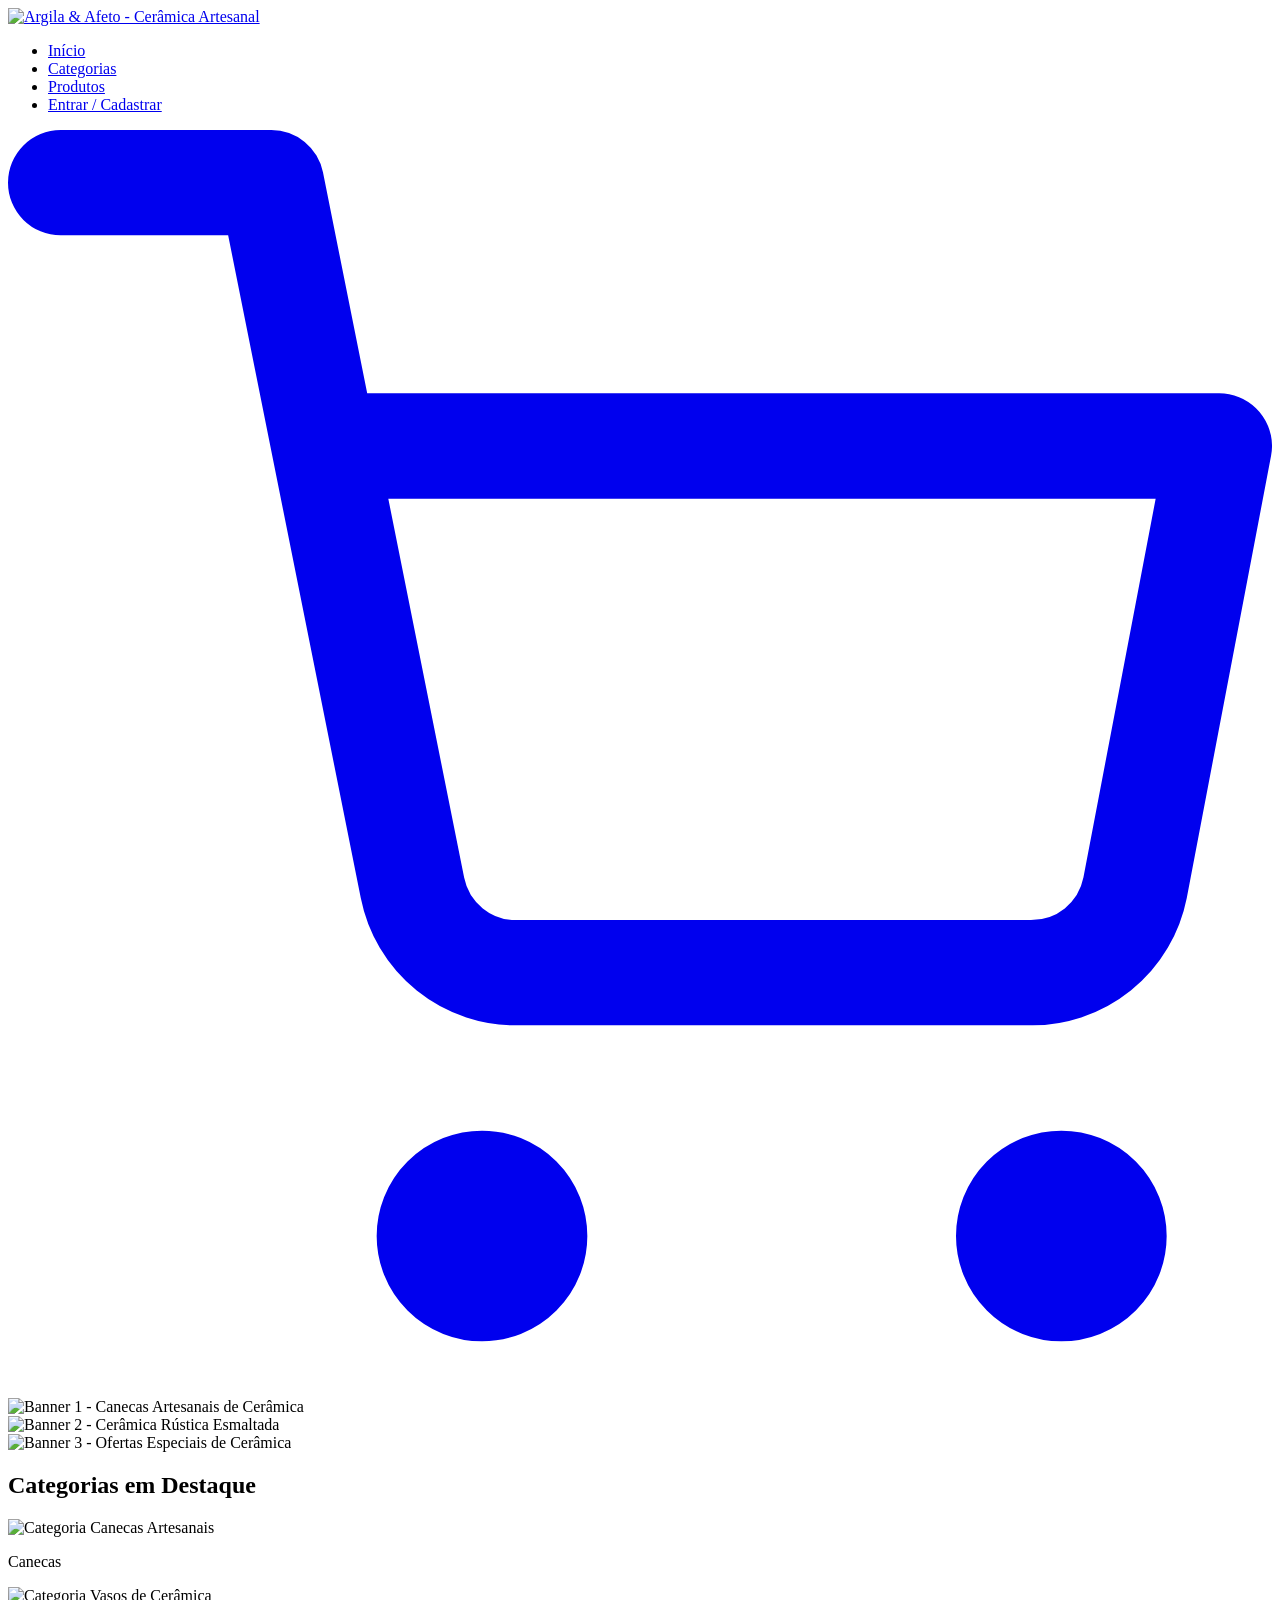
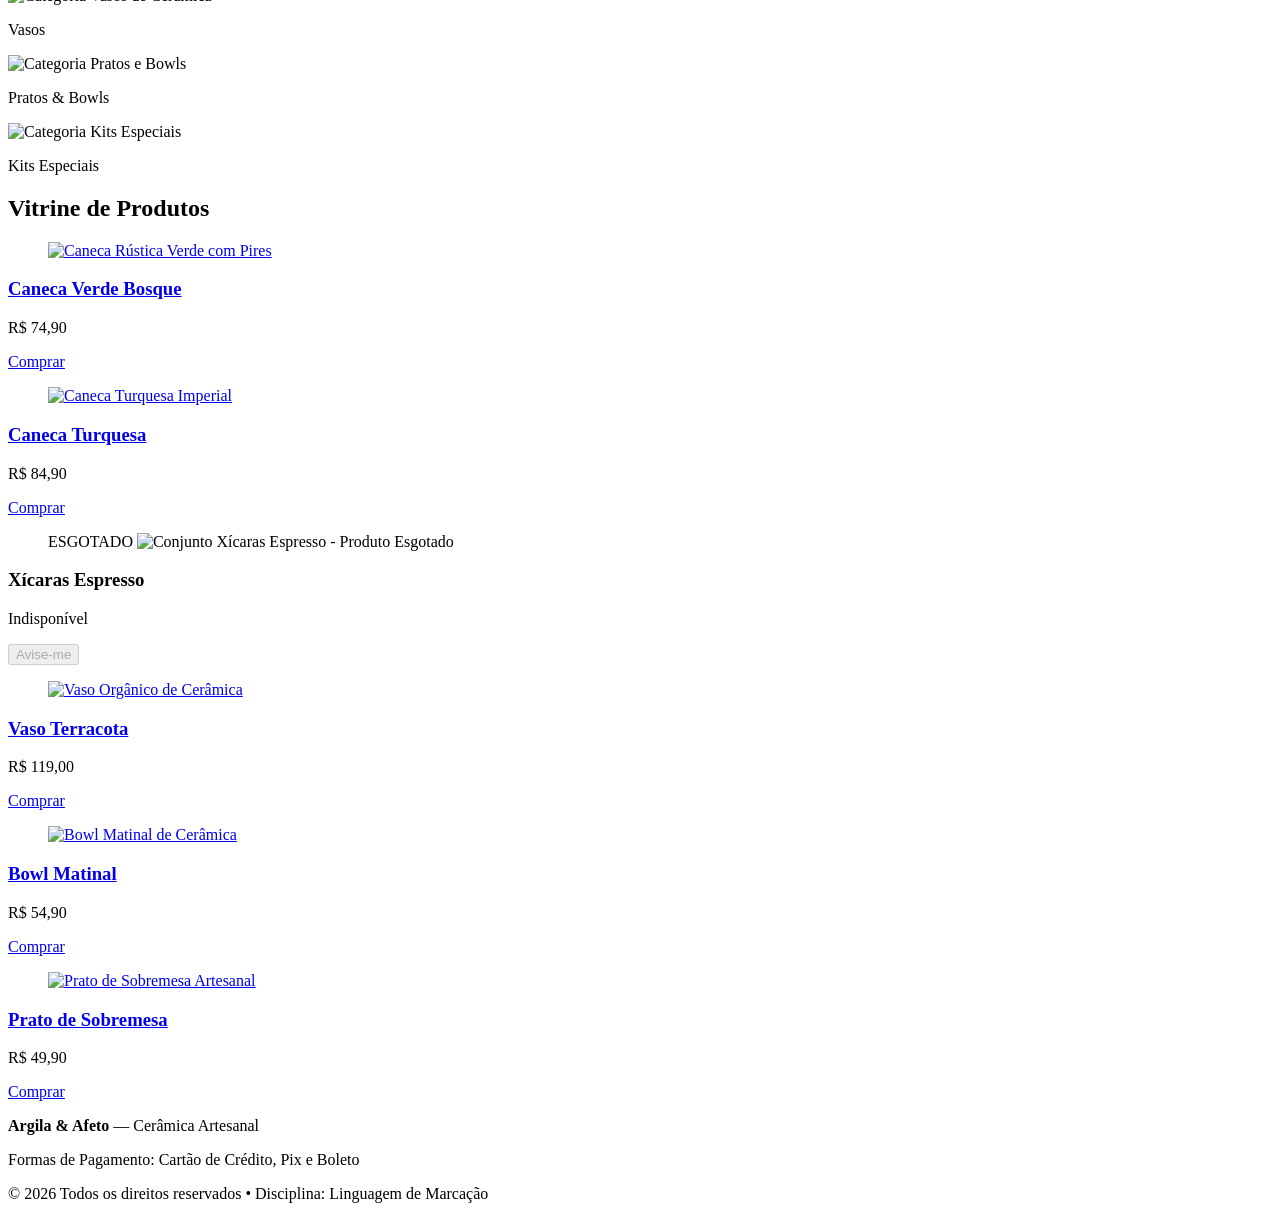
==== index.html @ 39205b62 "Update index.html" ====
<!DOCTYPE html>
<html lang="pt-BR">

<head>
    <meta charset="UTF-8">
    <meta name="viewport" content="width=device-width, initial-scale=1.0">
    <link rel="stylesheet" href="style.css">
    <title>Argila & Afeto | E-commerce</title>
</head>

<body>
    <header class="Menu">
        <a href="#inicio" class="logo-link">
            <img src="img/logo.png" alt="Argila & Afeto - Cerâmica Artesanal" class="logo">
        </a>
        <nav class="menu-nav">
            <ul class="navegacao">
                <li><a href="#inicio">Início</a></li>
                <li><a href="#categorias">Categorias</a></li>
                <li><a href="#vitrine">Produtos</a></li>
                <li><a href="cadastro.html">Entrar / Cadastrar</a></li>
            </ul>
            <div class="header-acoes">
                <a href="carrinho.html" class="carrinho-btn" aria-label="Ver carrinho de compras">
                    <svg class="carrinho-icone" viewBox="0 0 24 24" fill="none" stroke="currentColor" stroke-width="2" stroke-linecap="round" stroke-linejoin="round">
                        <circle cx="9" cy="21" r="1"></circle>
                        <circle cx="20" cy="21" r="1"></circle>
                        <path d="M1 1h4l2.68 13.39a2 2 0 0 0 2 1.61h9.72a2 2 0 0 0 2-1.61L23 6H6"></path>
                    </svg>
                </a>
            </div>
        </nav>
    </header>

    <main>
        <section class="hero" id="inicio">
            <div class="carrossel">
                <div class="slide">
                    <picture>
                        <source media="(max-width: 768px)" srcset="ceramica2.jpg">
                        <img src="/img/ceramica.jpg" alt="Banner 1 - Canecas Artesanais de Cerâmica" width="1200" height="380">
                    </picture>
                </div>

                <div class="slide">
                    <picture>
                        <source media="(max-width: 768px)" srcset="ceramica3.jpg">
                        <img src="/img/linhanova.jpg" alt="Banner 2 - Cerâmica Rústica Esmaltada" width="1200" height="380">
                    </picture>
                </div>

                <div class="slide">
                    <picture>
                        <source media="(max-width: 768px)" srcset="ceramica.jpg">
                        <img src="/img/linhanova2.jpg" alt="Banner 3 - Ofertas Especiais de Cerâmica" width="1200" height="380">
                    </picture>
                </div>
            </div>
        </section>
        <section class="categorias" id="categorias">
            <h2>Categorias em Destaque</h2>
            <div class="lista-categorias">
                <div class="item-categoria">
                    <img src="/img/ceramica.jpg" alt="Categoria Canecas Artesanais" class="img-categoria" width="120" height="120" loading="lazy">
                    <p>Canecas</p>
                </div>

                <div class="item-categoria">
                    <img src="/img/vaso.jpg" alt="Categoria Vasos de Cerâmica" class="img-categoria" width="120" height="120" loading="lazy">
                    <p>Vasos</p>
                </div>

                <div class="item-categoria">
                    <img src="/img/bowl.jpg" alt="Categoria Pratos e Bowls" class="img-categoria" width="120" height="120" loading="lazy">
                    <p>Pratos & Bowls</p>
                </div>

                <div class="item-categoria">
                    <img src="/img/xicaras.webp" alt="Categoria Kits Especiais" class="img-categoria" width="120" height="120" loading="lazy">
                    <p>Kits Especiais</p>
                </div>
            </div>
        </section>

        <section class="vitrine" id="vitrine">
            <h2>Vitrine de Produtos</h2>
            <div class="grid-produtos">

                <article class="card">
                    <figure class="container-foto">
                        <a href="produto.html">
                            <img src="/img/ceramica.jpg" alt="Caneca Rústica Verde com Pires" class="foto-produto" width="300" height="300" loading="lazy">
                        </a>
                    </figure>
                    <figcaption>
                        <h3><a href="produto.html" class="link-titulo-produto">Caneca Verde Bosque</a></h3>
                        <p>R$ 74,90</p>
                        <a href="carrinho.html" class="btn-comprar">Comprar</a>
                    </figcaption>
                </article>

                <article class="card">
                    <figure class="container-foto">
                        <a href="produto.html">
                            <img src="/img/ceramica2.jpg" alt="Caneca Turquesa Imperial" class="foto-produto" width="300" height="300" loading="lazy">
                        </a>
                    </figure>
                    <figcaption>
                        <h3><a href="produto.html" class="link-titulo-produto">Caneca Turquesa</a></h3>
                        <p>R$ 84,90</p>
                        <a href="carrinho.html" class="btn-comprar">Comprar</a>
                    </figcaption>
                </article>

                <!-- Produto 3: MODELO ESGOTADO NA FILEIRA -->
                <article class="card esgotado">
                    <figure class="container-foto">
                        <span class="tag-esgotado">ESGOTADO</span>
                        <img src="/img/xicaras.webp" alt="Conjunto Xícaras Espresso - Produto Esgotado" class="foto-produto" width="300" height="300" loading="lazy">
                    </figure>
                    <figcaption>
                        <h3>Xícaras Espresso</h3>
                        <p>Indisponível</p>
                        <button type="button" disabled>Avise-me</button>
                    </figcaption>
                </article>

                <!-- Produto 4 -->
                <article class="card">
                    <figure class="container-foto">
                        <a href="produto.html">
                            <img src="/img/vaso.jpg" alt="Vaso Orgânico de Cerâmica" class="foto-produto" width="300" height="300" loading="lazy">
                        </a>
                    </figure>
                    <figcaption>
                        <h3><a href="produto.html" class="link-titulo-produto">Vaso Terracota</a></h3>
                        <p>R$ 119,00</p>
                        <a href="carrinho.html" class="btn-comprar">Comprar</a>
                    </figcaption>
                </article>

                <!-- Produto 5 -->
                <article class="card">
                    <figure class="container-foto">
                        <a href="produto.html">
                            <img src="/img/bowl.jpg" alt="Bowl Matinal de Cerâmica" class="foto-produto" width="300" height="300" loading="lazy">
                        </a>
                    </figure>
                    <figcaption>
                        <h3><a href="produto.html" class="link-titulo-produto">Bowl Matinal</a></h3>
                        <p>R$ 54,90</p>
                        <a href="carrinho.html" class="btn-comprar">Comprar</a>
                    </figcaption>
                </article>

                <!-- Produto 6 -->
                <article class="card">
                    <figure class="container-foto">
                        <a href="produto.html">
                            <img src="/img/prato.jpg" alt="Prato de Sobremesa Artesanal" class="foto-produto" width="300" height="300" loading="lazy">
                        </a>
                    </figure>
                    <figcaption>
                        <h3><a href="produto.html" class="link-titulo-produto">Prato de Sobremesa</a></h3>
                        <p>R$ 49,90</p>
                        <a href="carrinho.html" class="btn-comprar">Comprar</a>
                    </figcaption>
                </article>

            </div>
        </section>
    </main>

    <footer class="rodape">
        <p><strong>Argila & Afeto</strong> — Cerâmica Artesanal</p>
        <p>Formas de Pagamento: Cartão de Crédito, Pix e Boleto</p>
        <p>© 2026 Todos os direitos reservados • Disciplina: Linguagem de Marcação</p>
    </footer>

    <!-- Script simples para permitir clicar e arrastar com o mouse no desktop -->
    <script>
        const carrossel = document.querySelector('.carrossel');
        let isDown = false;
        let startX;
        let scrollLeft;

        carrossel.addEventListener('mousedown', (e) => {
            isDown = true;
            startX = e.pageX - carrossel.offsetLeft;
            scrollLeft = carrossel.scrollLeft;
        });

        carrossel.addEventListener('mouseleave', () => {
            isDown = false;
        });

        carrossel.addEventListener('mouseup', () => {
            isDown = false;
        });

        carrossel.addEventListener('mousemove', (e) => {
            if (!isDown) return;
            e.preventDefault();
            const x = e.pageX - carrossel.offsetLeft;
            const walk = (x - startX) * 1.5;
            carrossel.scrollLeft = scrollLeft - walk;
        });
    </script>
</body>

</html>
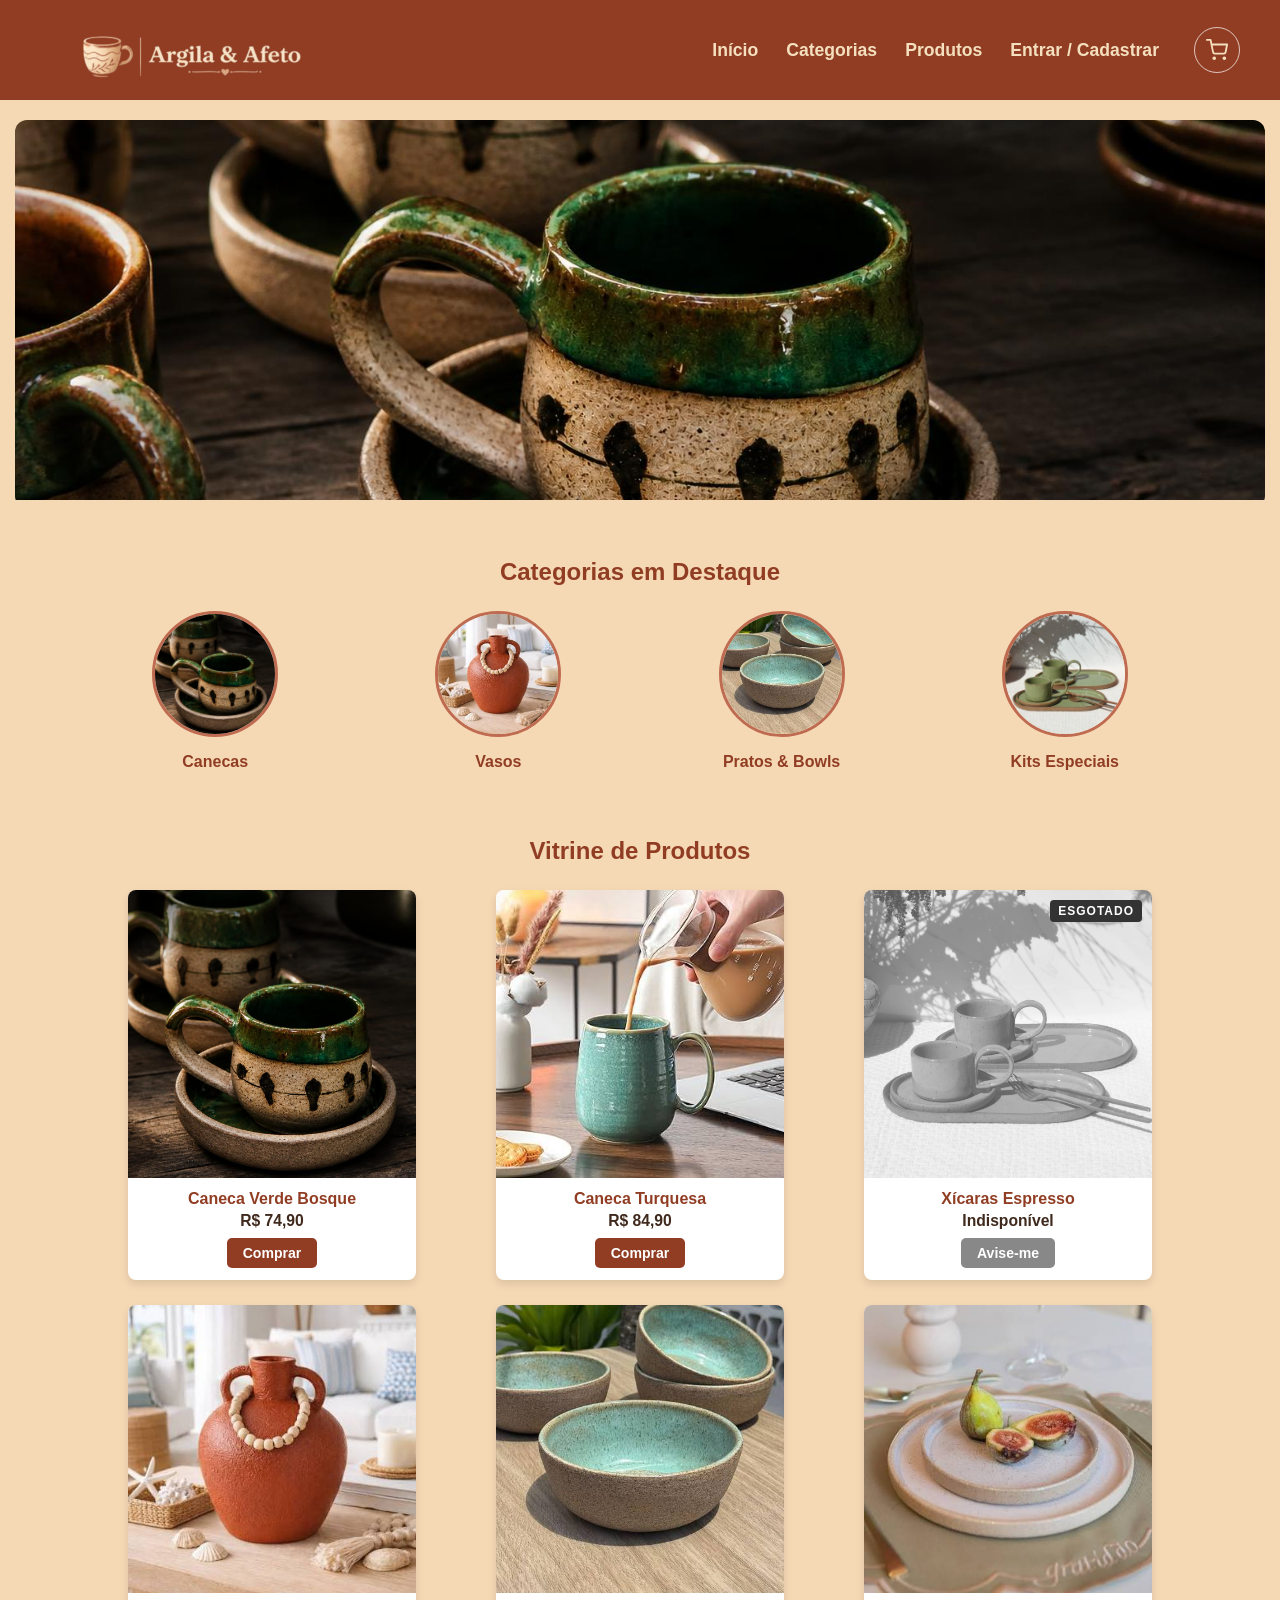
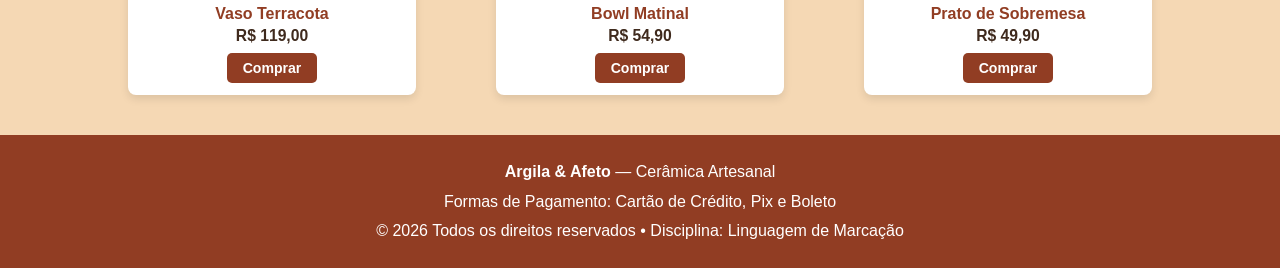
==== commit d0aaba8c: "enviando imagens" ====
--- a/index.html
+++ b/index.html
@@ -11,7 +11,7 @@
 <body>
     <header class="Menu">
         <a href="#inicio" class="logo-link">
-            <img src="img/logo.png" alt="Argila & Afeto - Cerâmica Artesanal" class="logo">
+            <img src="/img/logo.png" alt="Argila & Afeto - Cerâmica Artesanal" class="logo">
         </a>
         <nav class="menu-nav">
             <ul class="navegacao">
@@ -208,4 +208,4 @@
     </script>
 </body>
 
-</html>
+</html>
--- a/style.css
+++ b/style.css
@@ -0,0 +1,1155 @@
+
+body {
+    background-color: #f5d8b4;
+    margin: 0;
+    padding: 0;
+    font-family: Arial, sans-serif;
+    color: #3f2a1d;
+}
+
+.Menu {
+    background-color: #913d23;
+    display: flex;
+    align-items: center;
+    justify-content: space-between;
+    padding: 10px 40px;
+    gap: 30px;
+}
+
+.logo-link {
+    display: inline-flex;
+    align-items: center;
+    text-decoration: none;
+    flex-shrink: 0;
+}
+
+.logo {
+    height: 80px;
+    width: auto;
+    max-width: 340px;
+    object-fit: contain;
+    display: block;
+    transition: transform 0.2s ease;
+}
+
+.logo:hover {
+    transform: scale(1.03);
+}
+
+.menu-nav {
+    display: flex;
+    align-items: center;
+    gap: 35px;
+    margin-left: auto;
+}
+
+.navegacao {
+    display: flex;
+    gap: 28px;
+    list-style: none;
+    margin: 0;
+    padding: 0;
+}
+
+.navegacao a {
+    color: #f4e0be;
+    text-decoration: none;
+    font-weight: bold;
+    font-size: 1.1rem;
+    transition: opacity 0.2s ease;
+}
+
+.navegacao a:hover {
+    text-decoration: underline;
+    opacity: 0.9;
+}
+
+.header-acoes {
+    display: flex;
+    align-items: center;
+}
+
+.carrinho-btn {
+    display: inline-flex;
+    align-items: center;
+    justify-content: center;
+    width: 44px;
+    height: 44px;
+    border: 1.5px solid rgba(255, 255, 255, 0.7);
+    border-radius: 50%;
+    color: #f4e0be;
+    text-decoration: none;
+    transition: all 0.25s ease;
+    background-color: transparent;
+    flex-shrink: 0;
+}
+
+.carrinho-btn:hover {
+    background-color: rgba(255, 255, 255, 0.18);
+    border-color: #f4e0be;
+    transform: scale(1.05);
+}
+
+.carrinho-icone {
+    width: 22px;
+    height: 22px;
+    stroke: currentColor;
+}
+
+.hero {
+    max-width: 1250px;
+    margin: 20px auto;
+    padding: 0 15px;
+    position: relative;
+}
+
+.carrossel {
+    display: flex;
+    overflow-x: auto;
+    scroll-snap-type: x mandatory;
+    scroll-behavior: smooth;
+    border-radius: 12px;
+    cursor: grab;
+    padding-bottom: 8px;
+}
+
+.carrossel:active {
+    cursor: grabbing;
+}
+
+.slide {
+    flex: 0 0 100%;
+    min-width: 100%;
+    scroll-snap-align: start;
+    height: 380px;
+    position: relative;
+    user-select: none;
+}
+
+.slide picture,
+.slide img {
+    width: 100%;
+    height: 100%;
+    object-fit: cover;
+    display: block;
+    user-select: none;
+    -webkit-user-drag: none;
+}
+.categorias {
+    text-align: center;
+    margin: 50px auto;
+    max-width: 1150px;
+    padding: 0 20px;
+}
+
+.categorias h2,
+.vitrine h2 {
+    color: #913d23;
+    margin-bottom: 25px;
+}
+
+.lista-categorias {
+    display: flex;
+    justify-content: space-evenly;
+    gap: 70px;
+    flex-wrap: wrap;
+}
+
+.item-categoria {
+    text-align: center;
+}
+
+.img-categoria {
+  margin-top: 20px;
+    width: 120px;
+    height: 120px;
+    border-radius: 50%;
+    object-fit: cover;
+    border: 3px solid #bf6b51;
+    display: block;
+    margin: 0 auto 8px;
+    transition: transform 0.3s, border-color 0.3s;
+}
+
+.item-categoria:hover .img-categoria {
+    transform: scale(1.08);
+    border-color: #913d23;
+}
+
+.item-categoria p {
+    font-weight: bold;
+    color: #913d23;
+}
+
+.vitrine {
+    max-width: 80%;
+    margin: 40px auto;
+    text-align: center;
+    padding: 0 15px;
+}
+
+.grid-produtos {
+    display: grid;
+    grid-template-columns: repeat(3, 1fr);
+    gap: 25px 80px;
+}
+
+.card {
+
+    background-color: #ffffff;
+    border-radius: 8px;
+    overflow: hidden;
+    box-shadow: 0 4px 8px rgba(0, 0, 0, 0.1);
+    display: flex;
+    flex-direction: column;
+}
+
+/* Container com overflow hidden para o efeito de zoom suave */
+.container-foto {
+  
+    position: relative;
+    width: 100%;
+    aspect-ratio: 1 / 1;
+    overflow: hidden;
+    margin: 0;
+}
+
+.foto-produto {
+    width: 100%;
+    height: 100%;
+    aspect-ratio: 1 / 1;
+    object-fit: cover;
+    display: block;
+    transition: transform 0.3s ease;
+}
+
+.card:hover .foto-produto {
+    transform: scale(1.1);
+}
+
+figcaption {
+    padding: 12px;
+}
+
+figcaption h3 {
+    color: #913d23;
+    font-size: 1rem;
+    margin: 0 0 4px 0;
+}
+
+figcaption p {
+    font-size: 0.98rem;
+    font-weight: bold;
+    margin: 0 0 8px 0;
+}
+
+figcaption button {
+    
+    background-color: #913d23;
+    color: #ffffff;
+    border: none;
+    border-radius: 5px;
+    padding: 7px 16px;
+    cursor: pointer;
+    font-weight: bold;
+    font-size: 0.88rem;
+}
+
+figcaption button:hover {
+    background-color: #702e1a;
+}
+
+.esgotado .foto-produto {
+    filter: grayscale(100%);
+    opacity: 0.7;
+}
+
+.esgotado:hover .foto-produto {
+    transform: none;
+}
+
+.tag-esgotado {
+    position: absolute;
+    top: 10px;
+    right: 10px;
+    background-color: #333333;
+    color: #ffffff;
+    padding: 4px 8px;
+    border-radius: 4px;
+    font-size: 0.75rem;
+    font-weight: bold;
+    letter-spacing: 1px;
+    z-index: 2;
+}
+
+.esgotado button {
+    background-color: #888888;
+    cursor: not-allowed;
+}
+
+.rodape {
+    background-color: #913d23;
+    color: #ffffff;
+    text-align: center;
+    padding: 20px;
+    margin-top: 40px;
+    line-height: 1.6;
+}
+
+.rodape p {
+    margin: 4px 0;
+}
+
+@media (max-width: 768px) {
+    .Menu {
+        flex-direction: column;
+        gap: 15px;
+        text-align: center;
+        padding: 15px 20px;
+    }
+
+    .menu-nav {
+        margin-left: 0;
+        flex-direction: column;
+        gap: 15px;
+    }
+
+    .slide {
+        height: 260px;
+    }
+
+    .grid-produtos {
+        grid-template-columns: 1fr;
+    }
+}
+
+.link-titulo-produto {
+    color: #913d23;
+    text-decoration: none;
+}
+
+.link-titulo-produto:hover {
+    text-decoration: underline;
+}
+
+.btn-comprar {
+    display: inline-block;
+    background-color: #913d23;
+    color: #ffffff;
+    border: none;
+    border-radius: 5px;
+    padding: 7px 16px;
+    cursor: pointer;
+    font-weight: bold;
+    font-size: 0.88rem;
+    text-decoration: none;
+    transition: background-color 0.2s ease;
+}
+
+.btn-comprar:hover {
+    background-color: #702e1a;
+}
+
+/* ==========================================================================
+   PÁGINA 1: DETALHES DO PRODUTO (produto.html)
+   ========================================================================== */
+.container-produto {
+    max-width: 1100px;
+    margin: 35px auto;
+    padding: 0 20px;
+}
+
+.produto-detalhes {
+    display: grid;
+    grid-template-columns: 1fr 1fr;
+    gap: 50px;
+    background-color: #ffffff;
+    padding: 35px;
+    border-radius: 12px;
+    box-shadow: 0 4px 15px rgba(0, 0, 0, 0.08);
+}
+
+.galeria-fotos {
+    display: flex;
+    flex-direction: column;
+    gap: 15px;
+}
+
+.foto-destaque {
+    width: 100%;
+    overflow: hidden;
+    border-radius: 10px;
+    background-color: #f5f5f5;
+}
+
+.foto-destaque img {
+    width: 100%;
+    aspect-ratio: 1 / 1;
+    object-fit: cover;
+    display: block;
+    transition: transform 0.3s ease;
+}
+
+.foto-destaque:hover img {
+    transform: scale(1.03);
+}
+
+.miniaturas {
+    display: flex;
+    gap: 12px;
+    flex-wrap: wrap;
+}
+
+.miniatura {
+    width: 75px;
+    height: 75px;
+    aspect-ratio: 1 / 1;
+    object-fit: cover;
+    border-radius: 6px;
+    border: 3px solid transparent;
+    cursor: pointer;
+    transition: border-color 0.2s ease, transform 0.2s ease;
+}
+
+.miniatura:hover,
+.miniatura.ativa {
+    border-color: #913d23;
+    transform: translateY(-2px);
+}
+
+.info-compra {
+    display: flex;
+    flex-direction: column;
+    gap: 15px;
+}
+
+.breadcrumb {
+    font-size: 0.9rem;
+    color: #7d6b5e;
+}
+
+.breadcrumb a {
+    color: #913d23;
+    text-decoration: none;
+    font-weight: 500;
+}
+
+.breadcrumb a:hover {
+    text-decoration: underline;
+}
+
+.produto-titulo {
+    font-size: 2rem;
+    color: #3f2a1d;
+    margin: 0;
+    line-height: 1.2;
+}
+
+.avaliacao {
+    display: flex;
+    align-items: center;
+    gap: 10px;
+    font-size: 0.95rem;
+}
+
+.estrelas {
+    color: #e67e22;
+    font-size: 1.2rem;
+    letter-spacing: 2px;
+}
+
+.nota {
+    color: #666666;
+}
+
+.precos {
+    display: flex;
+    align-items: baseline;
+    gap: 15px;
+    margin-top: 5px;
+}
+
+.preco-antigo {
+    color: #888888;
+    font-size: 1.1rem;
+    text-decoration: line-through;
+}
+
+.preco-atual {
+    color: #913d23;
+    font-size: 2rem;
+    font-weight: bold;
+}
+
+.desconto-tag {
+    background-color: #27ae60;
+    color: #ffffff;
+    font-size: 0.8rem;
+    font-weight: bold;
+    padding: 3px 8px;
+    border-radius: 4px;
+}
+
+.produto-descricao-curta {
+    color: #555555;
+    line-height: 1.6;
+    margin: 5px 0 10px 0;
+}
+
+.opcoes-compra {
+    display: flex;
+    flex-direction: column;
+    gap: 18px;
+}
+
+.campo-opcao {
+    display: flex;
+    flex-direction: column;
+    gap: 8px;
+}
+
+.select-estilizado {
+    padding: 10px 14px;
+    border: 1.5px solid #d4b896;
+    border-radius: 6px;
+    background-color: #fafafa;
+    font-size: 1rem;
+    color: #3f2a1d;
+    cursor: pointer;
+    outline: none;
+    transition: border-color 0.2s ease, box-shadow 0.2s ease;
+}
+
+.select-estilizado:focus {
+    border-color: #913d23;
+    box-shadow: 0 0 0 3px rgba(145, 61, 35, 0.2);
+}
+
+.radio-grupo {
+    display: flex;
+    gap: 12px;
+    flex-wrap: wrap;
+}
+
+.radio-label {
+    display: flex;
+    align-items: center;
+    gap: 8px;
+    background-color: #f7ede2;
+    padding: 8px 14px;
+    border-radius: 6px;
+    border: 1.5px solid #dfc6aa;
+    cursor: pointer;
+    font-size: 0.95rem;
+    transition: all 0.2s ease;
+}
+
+.radio-label:hover {
+    border-color: #913d23;
+}
+
+.radio-label input[type="radio"]:checked + span {
+    font-weight: bold;
+    color: #913d23;
+}
+
+.btn-adicionar-carrinho {
+    display: block;
+    text-align: center;
+    background-color: #913d23;
+    color: #ffffff;
+    padding: 14px 20px;
+    font-size: 1.1rem;
+    font-weight: bold;
+    text-decoration: none;
+    border-radius: 8px;
+    margin-top: 10px;
+    box-shadow: 0 4px 10px rgba(145, 61, 35, 0.3);
+    transition: background-color 0.2s ease, transform 0.2s ease;
+}
+
+.btn-adicionar-carrinho:hover {
+    background-color: #702e1a;
+    transform: translateY(-2px);
+}
+
+/* Tabela Semântica de Especificações */
+.especificacoes {
+    margin-top: 45px;
+    background-color: #ffffff;
+    padding: 30px;
+    border-radius: 12px;
+    box-shadow: 0 4px 15px rgba(0, 0, 0, 0.08);
+}
+
+.especificacoes h2 {
+    color: #913d23;
+    margin-top: 0;
+    margin-bottom: 20px;
+    border-bottom: 2px solid #ecd1b4;
+    padding-bottom: 10px;
+}
+
+.tabela-especificacoes {
+    width: 100%;
+    border-collapse: collapse;
+}
+
+.tabela-especificacoes th,
+.tabela-especificacoes td {
+    padding: 12px 18px;
+    border: 1px solid #ebd4ba;
+    text-align: left;
+    font-size: 0.95rem;
+}
+
+.tabela-especificacoes th {
+    width: 25%;
+    background-color: #ebd4ba;
+    color: #3f2a1d;
+    font-weight: bold;
+}
+
+.tabela-especificacoes tbody tr:nth-child(even) td {
+    background-color: #faf2e9; /* Efeito zebrado */
+}
+
+/* ==========================================================================
+   PÁGINA 2: CARRINHO DE COMPRAS (carrinho.html)
+   ========================================================================== */
+.container-carrinho {
+    max-width: 1200px;
+    margin: 35px auto;
+    padding: 0 20px;
+}
+
+.carrinho-titulo-secao {
+    margin-bottom: 25px;
+}
+
+.carrinho-titulo-secao h1 {
+    color: #913d23;
+    margin: 0 0 6px 0;
+}
+
+.carrinho-titulo-secao p {
+    color: #634f43;
+    margin: 0;
+}
+
+.carrinho-layout {
+    display: grid;
+    grid-template-columns: 1fr 360px;
+    gap: 30px;
+    align-items: start;
+}
+
+.carrinho-itens {
+    background-color: #ffffff;
+    padding: 25px;
+    border-radius: 12px;
+    box-shadow: 0 4px 15px rgba(0, 0, 0, 0.08);
+}
+
+.tabela-carrinho {
+    width: 100%;
+    border-collapse: collapse;
+}
+
+.tabela-carrinho caption {
+    text-align: left;
+    color: #7a6659;
+    font-size: 0.88rem;
+    margin-bottom: 12px;
+    font-style: italic;
+}
+
+.tabela-carrinho thead th {
+    background-color: #ebd4ba;
+    color: #3f2a1d;
+    padding: 12px 14px;
+    font-weight: bold;
+    text-align: left;
+    border-bottom: 2px solid #913d23;
+}
+
+.tabela-carrinho tbody td {
+    padding: 16px 14px;
+    border-bottom: 1px solid #eedec9;
+    vertical-align: middle;
+}
+
+.coluna-produto {
+    display: flex;
+    align-items: center;
+    gap: 15px;
+}
+
+.miniatura-carrinho {
+    width: 64px;
+    height: 64px;
+    aspect-ratio: 1 / 1;
+    object-fit: cover;
+    border-radius: 8px;
+    border: 1px solid #eedec9;
+    flex-shrink: 0;
+}
+
+.detalhe-item .nome-item {
+    display: block;
+    font-weight: bold;
+    color: #913d23;
+    text-decoration: none;
+    margin-bottom: 4px;
+    font-size: 1rem;
+}
+
+.detalhe-item .nome-item:hover {
+    text-decoration: underline;
+}
+
+.detalhe-item .categoria-item {
+    font-size: 0.82rem;
+    color: #888888;
+}
+
+.preco-unitario,
+.subtotal-item {
+    font-weight: 600;
+    color: #3f2a1d;
+}
+
+.subtotal-item {
+    color: #913d23;
+}
+
+.input-qtd {
+    width: 55px;
+    padding: 6px;
+    border: 1.5px solid #d4b896;
+    border-radius: 6px;
+    text-align: center;
+    font-size: 0.95rem;
+    outline: none;
+}
+
+.input-qtd:focus {
+    border-color: #913d23;
+}
+
+.btn-remover {
+    background: none;
+    border: none;
+    cursor: pointer;
+    font-size: 1.2rem;
+    padding: 6px;
+    border-radius: 6px;
+    transition: transform 0.2s, background-color 0.2s;
+}
+
+.btn-remover:hover {
+    transform: scale(1.2);
+    background-color: #fee;
+}
+
+.tabela-carrinho tfoot td.aviso-frete {
+    padding: 16px;
+    background-color: #eafaf1;
+    color: #27ae60;
+    text-align: center;
+    border-radius: 8px;
+    font-size: 0.95rem;
+    border: 1px solid #a3e4d7;
+}
+
+.carrinho-acoes-extras {
+    margin-top: 20px;
+}
+
+.btn-continuar-comprando {
+    color: #913d23;
+    text-decoration: none;
+    font-weight: bold;
+    font-size: 0.95rem;
+}
+
+.btn-continuar-comprando:hover {
+    text-decoration: underline;
+}
+
+/* Card Lateral de Resumo */
+.order-summary {
+    background-color: #ffffff;
+    padding: 25px;
+    border-radius: 12px;
+    box-shadow: 0 4px 15px rgba(0, 0, 0, 0.08);
+}
+
+.order-summary h2 {
+    color: #913d23;
+    margin-top: 0;
+    margin-bottom: 20px;
+    border-bottom: 2px solid #ecd1b4;
+    padding-bottom: 10px;
+}
+
+.linha-resumo {
+    display: flex;
+    justify-content: space-between;
+    margin-bottom: 12px;
+    font-size: 0.98rem;
+    color: #555555;
+}
+
+.linha-resumo.total-pedido {
+    font-size: 1.15rem;
+    color: #3f2a1d;
+    font-weight: bold;
+    margin-top: 15px;
+}
+
+.frete-gratis {
+    color: #27ae60;
+    font-weight: bold;
+}
+
+.valor-destaque {
+    color: #913d23;
+    font-size: 1.5rem;
+}
+
+.parcelamento-info {
+    font-size: 0.85rem;
+    color: #777777;
+    margin: 2px 0 20px 0;
+    text-align: right;
+}
+
+.bloco-cupom {
+    margin: 18px 0;
+    display: flex;
+    flex-direction: column;
+    gap: 6px;
+}
+
+.bloco-cupom label {
+    font-size: 0.9rem;
+    color: #444444;
+    font-weight: 600;
+}
+
+.input-cupom-grupo {
+    display: flex;
+    gap: 8px;
+}
+
+.input-cupom {
+    flex: 1;
+    padding: 8px 12px;
+    border: 1.5px solid #d4b896;
+    border-radius: 6px;
+    text-transform: uppercase;
+    outline: none;
+}
+
+.btn-aplicar-cupom {
+    background-color: #3f2a1d;
+    color: #ffffff;
+    border: none;
+    border-radius: 6px;
+    padding: 8px 14px;
+    font-weight: bold;
+    cursor: pointer;
+    transition: background-color 0.2s;
+}
+
+.btn-aplicar-cupom:hover {
+    background-color: #261910;
+}
+
+.divisor-resumo {
+    border: none;
+    border-top: 1px solid #eee;
+    margin: 15px 0;
+}
+
+.btn-checkout {
+    display: block;
+    text-align: center;
+    background-color: #27ae60;
+    color: #ffffff;
+    padding: 14px 20px;
+    font-size: 1.1rem;
+    font-weight: bold;
+    text-decoration: none;
+    border-radius: 8px;
+    box-shadow: 0 4px 10px rgba(39, 174, 96, 0.3);
+    transition: background-color 0.2s ease, transform 0.2s ease;
+}
+
+.btn-checkout:hover {
+    background-color: #219150;
+    transform: translateY(-2px);
+}
+
+.seguranca-info {
+    text-align: center;
+    margin-top: 15px;
+    font-size: 0.85rem;
+    color: #666666;
+}
+
+/* ==========================================================================
+   PÁGINA 3: CADASTRO E CHECKOUT (cadastro.html)
+   ========================================================================== */
+.container-cadastro {
+    max-width: 900px;
+    margin: 35px auto;
+    padding: 0 20px;
+}
+
+.cadastro-cabecalho {
+    margin-bottom: 25px;
+}
+
+.cadastro-cabecalho h1 {
+    color: #913d23;
+    margin: 0 0 6px 0;
+}
+
+.cadastro-cabecalho p {
+    color: #634f43;
+    margin: 0;
+}
+
+.form-checkout {
+    display: flex;
+    flex-direction: column;
+    gap: 25px;
+}
+
+.bloco-formulario {
+    background-color: #ffffff;
+    padding: 30px;
+    border-radius: 12px;
+    border: 1.5px solid #ebd4ba;
+    box-shadow: 0 4px 15px rgba(0, 0, 0, 0.05);
+}
+
+.bloco-formulario legend {
+    color: #913d23;
+    font-size: 1.25rem;
+    font-weight: bold;
+    padding: 6px 14px;
+    background-color: #ffffff;
+    border: 1.5px solid #ebd4ba;
+    border-radius: 6px;
+    margin-left: -5px;
+}
+
+.grade-campos {
+    display: grid;
+    grid-template-columns: repeat(2, 1fr);
+    gap: 16px 20px;
+    margin-top: 15px;
+}
+
+.campo-grupo {
+    display: flex;
+    flex-direction: column;
+    gap: 6px;
+}
+
+.campo-completo {
+    grid-column: 1 / -1;
+}
+
+.campo-2x {
+    grid-column: span 1;
+}
+
+.campo-grupo label {
+    font-size: 0.92rem;
+    font-weight: 600;
+    color: #3f2a1d;
+}
+
+/* Pseudo-classes para inputs com borda de foco e validação nativa */
+.campo-grupo input[type="text"],
+.campo-grupo input[type="email"],
+.campo-grupo input[type="tel"],
+.campo-grupo input[type="date"],
+.campo-grupo input[type="password"],
+.campo-grupo select {
+    padding: 10px 14px;
+    border: 1.5px solid #d4b896;
+    border-radius: 6px;
+    background-color: #fdfdfd;
+    font-size: 0.98rem;
+    color: #3f2a1d;
+    outline: none;
+    transition: all 0.25s ease;
+}
+
+/* Pseudo-classe :focus estilizada */
+.campo-grupo input:focus,
+.campo-grupo select:focus {
+    border-color: #913d23;
+    box-shadow: 0 0 0 3px rgba(145, 61, 35, 0.25);
+    background-color: #ffffff;
+}
+
+/* Feedback nativo: :focus:valid (borda verde) */
+.campo-grupo input:focus:valid,
+.campo-grupo select:focus:valid {
+    border-color: #27ae60;
+    box-shadow: 0 0 0 3px rgba(39, 174, 96, 0.25);
+}
+
+/* Feedback nativo: :focus:invalid (borda vermelha) */
+.campo-grupo input:focus:invalid,
+.campo-grupo select:focus:invalid {
+    border-color: #e74c3c;
+    box-shadow: 0 0 0 3px rgba(231, 76, 60, 0.25);
+}
+
+.input-arquivo {
+    padding: 8px 0;
+    font-size: 0.9rem;
+    color: #555555;
+}
+
+/* Formas de Pagamento com Cartões Interativos */
+.opcoes-pagamento {
+    display: grid;
+    grid-template-columns: repeat(3, 1fr);
+    gap: 16px;
+    margin-top: 15px;
+}
+
+.card-pagamento {
+    display: flex;
+    align-items: center;
+    gap: 12px;
+    padding: 16px;
+    background-color: #faf6f0;
+    border: 2px solid #ebd4ba;
+    border-radius: 8px;
+    cursor: pointer;
+    transition: all 0.25s ease;
+}
+
+.card-pagamento:hover {
+    border-color: #913d23;
+    transform: translateY(-2px);
+}
+
+.card-pagamento input[type="radio"] {
+    accent-color: #913d23;
+    width: 18px;
+    height: 18px;
+}
+
+/* Quando selecionado (:has ou :checked) */
+.card-pagamento:has(input[type="radio"]:checked) {
+    border-color: #913d23;
+    background-color: #f5e7db;
+    box-shadow: 0 0 0 2px #913d23;
+}
+
+.conteudo-opcao-pagamento {
+    display: flex;
+    align-items: center;
+    gap: 10px;
+}
+
+.icone-pagamento {
+    font-size: 1.8rem;
+}
+
+.texto-pagamento strong {
+    display: block;
+    color: #3f2a1d;
+    font-size: 0.95rem;
+}
+
+.texto-pagamento small {
+    display: block;
+    color: #777777;
+    font-size: 0.78rem;
+}
+
+/* Bloco de Finalização */
+.bloco-finalizacao {
+    background-color: #ffffff;
+    padding: 25px 30px;
+    border-radius: 12px;
+    border: 1.5px solid #ebd4ba;
+    display: flex;
+    flex-direction: column;
+    gap: 18px;
+}
+
+.termos-label {
+    display: flex;
+    align-items: center;
+    gap: 10px;
+    font-size: 0.92rem;
+    color: #444444;
+    cursor: pointer;
+}
+
+.termos-label input[type="checkbox"] {
+    accent-color: #913d23;
+    width: 18px;
+    height: 18px;
+    cursor: pointer;
+}
+
+.termos-label a {
+    color: #913d23;
+    font-weight: bold;
+}
+
+.btn-concluir-pagamento {
+    background-color: #27ae60;
+    color: #ffffff;
+    border: none;
+    border-radius: 8px;
+    padding: 16px 24px;
+    font-size: 1.15rem;
+    font-weight: bold;
+    cursor: pointer;
+    box-shadow: 0 4px 10px rgba(39, 174, 96, 0.3);
+    transition: background-color 0.2s ease, transform 0.2s ease;
+}
+
+.btn-concluir-pagamento:hover {
+    background-color: #219150;
+    transform: translateY(-2px);
+}
+
+/* Responsividade geral das 3 páginas */
+@media (max-width: 900px) {
+    .produto-detalhes,
+    .carrinho-layout {
+        grid-template-columns: 1fr;
+    }
+
+    .opcoes-pagamento {
+        grid-template-columns: 1fr;
+    }
+
+    .grade-campos {
+        grid-template-columns: 1fr;
+    }
+
+    .campo-2x {
+        grid-column: 1 / -1;
+    }
+
+    .coluna-produto {
+        flex-direction: column;
+        align-items: flex-start;
+    }
+}
